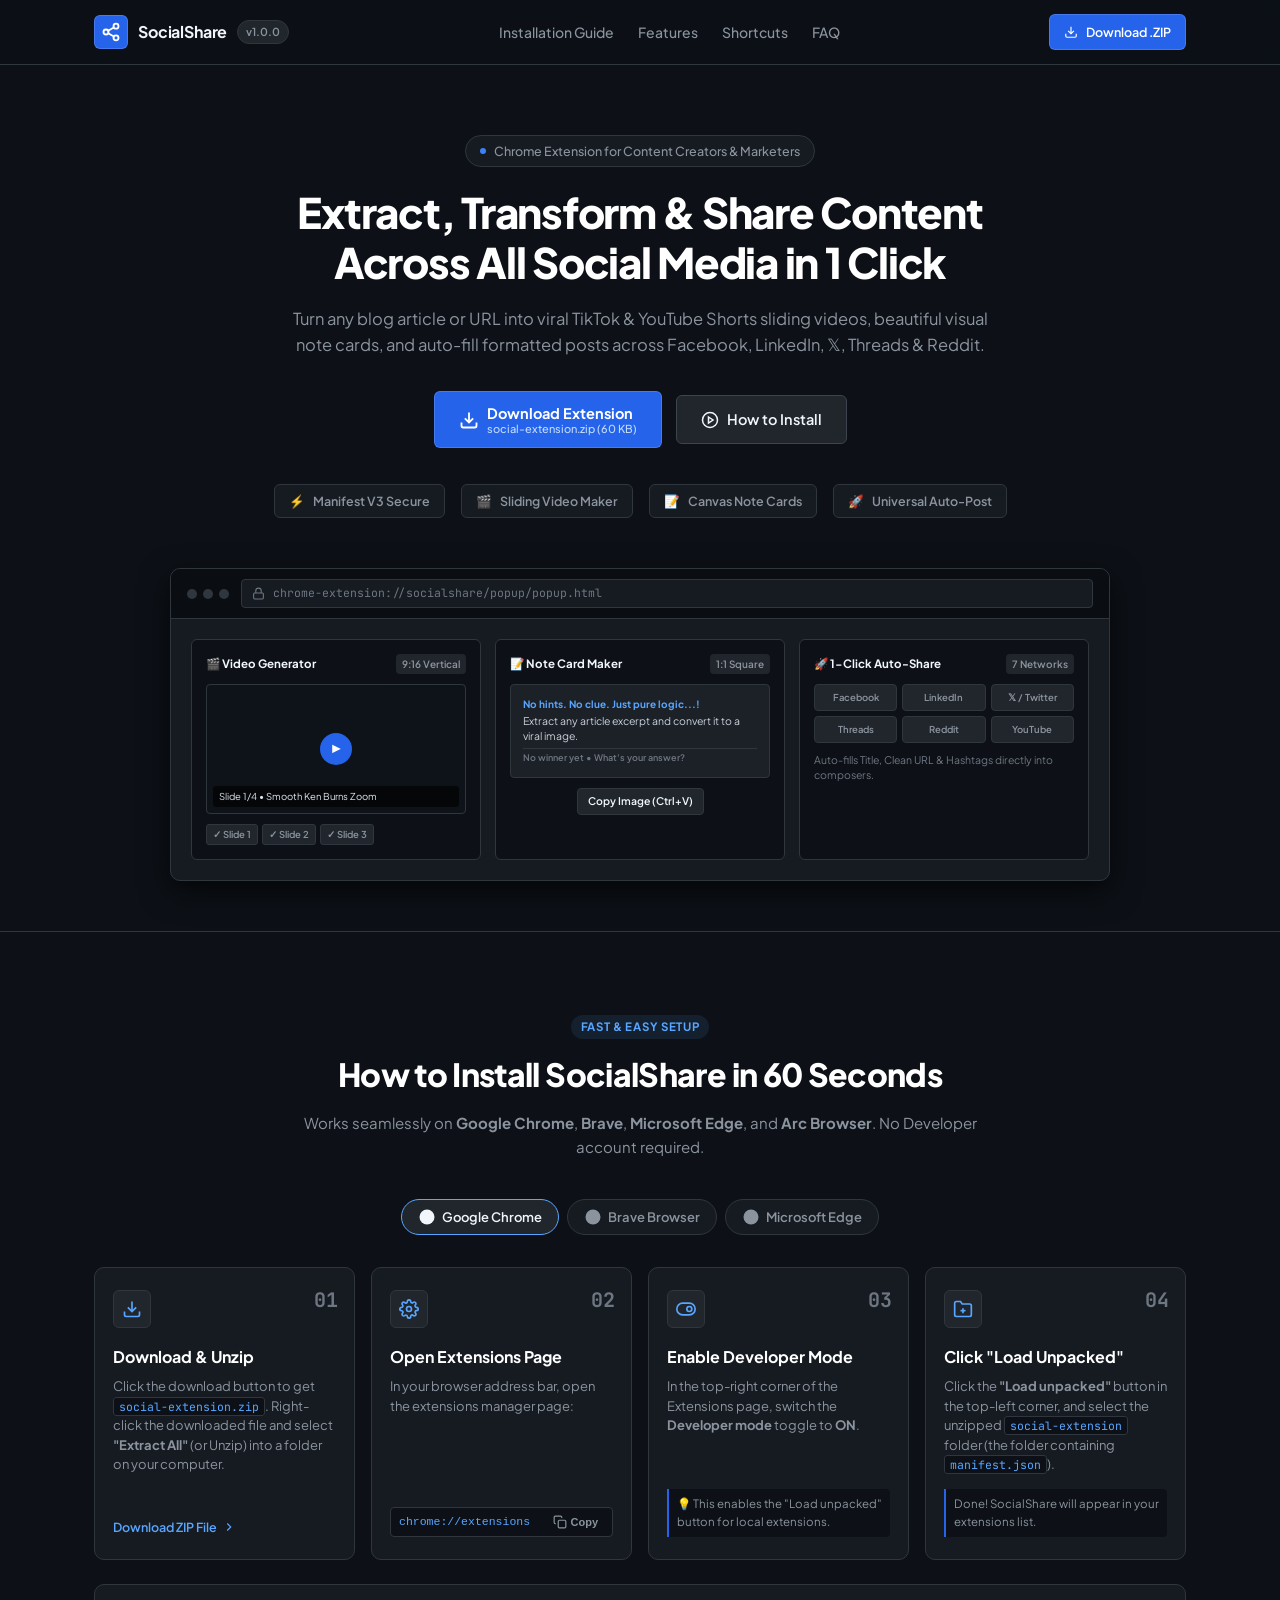
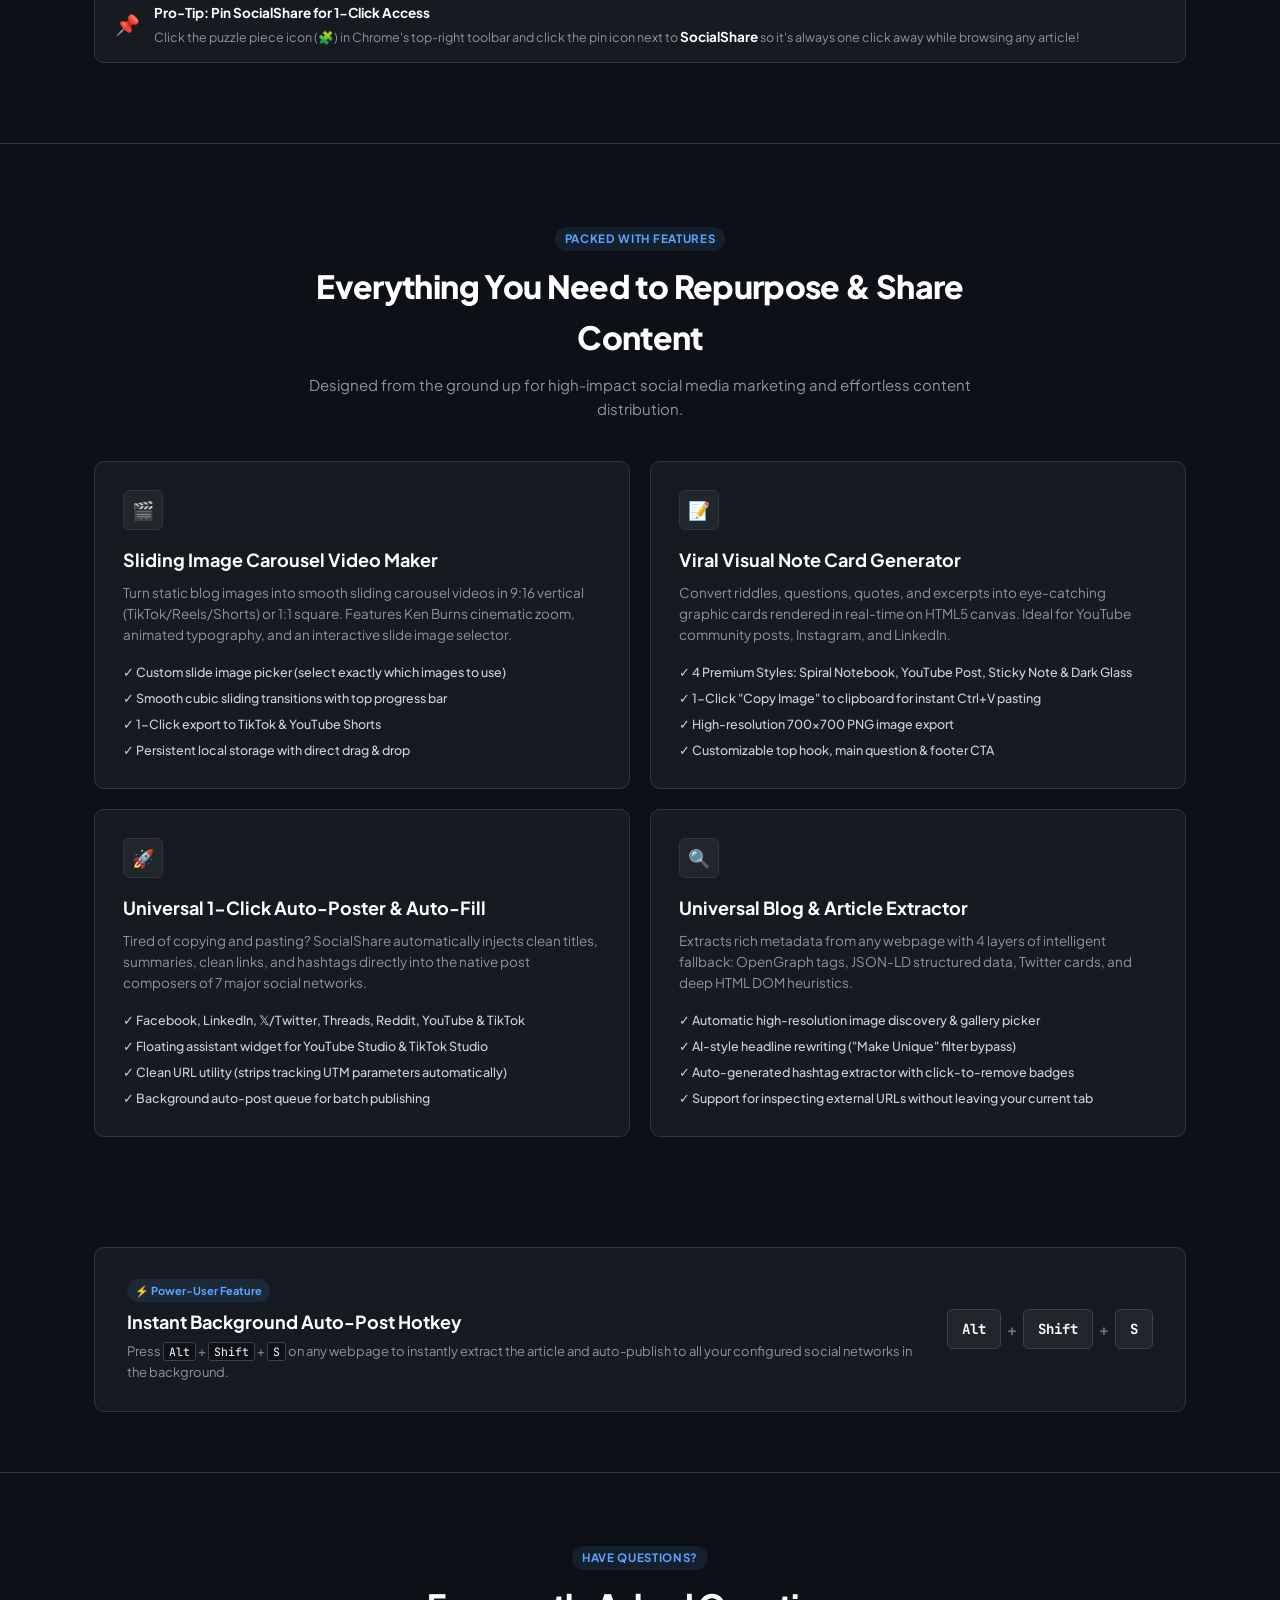
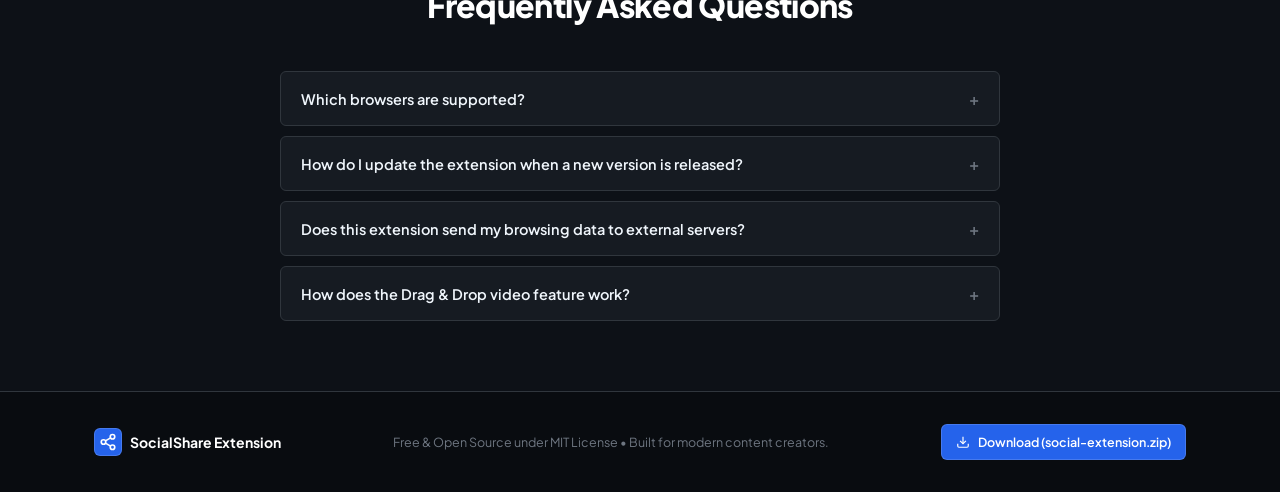
==== index.html @ d5b85e5f "feat: add landing page with documentation and styles for social extension" ====
<!DOCTYPE html>
<html lang="en">
<head>
  <meta charset="UTF-8" />
  <meta name="viewport" content="width=device-width, initial-scale=1.0" />
  <title>SocialShare - Chrome Extension | 1-Click Blog Extractor, Carousel Video Maker & Auto-Poster</title>
  <meta name="description" content="Download SocialShare Chrome Extension. Extract blog metadata, create viral sliding carousel videos for TikTok & Shorts, generate visual note cards, and auto-post seamlessly." />
  
  <!-- Google Fonts -->
  <link rel="preconnect" href="https://fonts.googleapis.com" />
  <link rel="preconnect" href="https://fonts.gstatic.com" crossorigin />
  <link href="https://fonts.googleapis.com/css2?family=Plus+Jakarta+Sans:wght@400;500;600;700;800&family=JetBrains+Mono:wght@400;500;600&display=swap" rel="stylesheet" />

  <!-- Main Stylesheet -->
  <link rel="stylesheet" href="index.css" />
</head>
<body>
  <!-- Header / Navigation -->
  <header class="site-header">
    <div class="container header-container">
      <a href="#hero" class="brand-logo">
        <div class="logo-icon-box">
          <svg width="20" height="20" viewBox="0 0 24 24" fill="none" stroke="currentColor" stroke-width="2.2" stroke-linecap="round" stroke-linejoin="round">
            <circle cx="18" cy="5" r="3"></circle>
            <circle cx="6" cy="12" r="3"></circle>
            <circle cx="18" cy="19" r="3"></circle>
            <line x1="8.59" y1="13.51" x2="15.42" y2="17.49"></line>
            <line x1="15.41" y1="6.51" x2="8.59" y2="10.49"></line>
          </svg>
        </div>
        <span class="brand-name">SocialShare</span>
        <span class="version-tag">v1.0.0</span>
      </a>

      <nav class="nav-links">
        <a href="#install-guide" class="nav-link">Installation Guide</a>
        <a href="#features" class="nav-link">Features</a>
        <a href="#shortcuts" class="nav-link">Shortcuts</a>
        <a href="#faq" class="nav-link">FAQ</a>
      </nav>

      <div class="header-actions">
        <a href="social-extension.zip" download="social-extension.zip" id="nav-download-btn" class="btn btn-primary btn-sm">
          <svg width="14" height="14" viewBox="0 0 24 24" fill="none" stroke="currentColor" stroke-width="2">
            <path d="M21 15v4a2 2 0 0 1-2 2H5a2 2 0 0 1-2-2v-4"></path>
            <polyline points="7 10 12 15 17 10"></polyline>
            <line x1="12" y1="15" x2="12" y2="3"></line>
          </svg>
          <span>Download .ZIP</span>
        </a>
      </div>
    </div>
  </header>

  <!-- Hero Section -->
  <section id="hero" class="hero-section">
    <div class="container hero-container">
      <div class="hero-badge">
        <span class="pulse-dot"></span>
        <span>Chrome Extension for Content Creators & Marketers</span>
      </div>

      <h1 class="hero-title">
        Extract, Transform & Share Content <br />
        Across All Social Media in 1 Click
      </h1>

      <p class="hero-subtitle">
        Turn any blog article or URL into viral TikTok & YouTube Shorts sliding videos, beautiful visual note cards, and auto-fill formatted posts across Facebook, LinkedIn, 𝕏, Threads & Reddit.
      </p>

      <!-- Primary Action Buttons -->
      <div class="hero-cta-group">
        <a href="social-extension.zip" download="social-extension.zip" id="hero-download-btn" class="btn btn-primary btn-lg glow-button">
          <svg width="20" height="20" viewBox="0 0 24 24" fill="none" stroke="currentColor" stroke-width="2.2">
            <path d="M21 15v4a2 2 0 0 1-2 2H5a2 2 0 0 1-2-2v-4"></path>
            <polyline points="7 10 12 15 17 10"></polyline>
            <line x1="12" y1="15" x2="12" y2="3"></line>
          </svg>
          <div class="btn-text-block">
            <span class="btn-main-text">Download Extension</span>
            <span class="btn-sub-text">social-extension.zip (60 KB)</span>
          </div>
        </a>

        <a href="#install-guide" class="btn btn-secondary btn-lg">
          <svg width="18" height="18" viewBox="0 0 24 24" fill="none" stroke="currentColor" stroke-width="2">
            <circle cx="12" cy="12" r="10"></circle>
            <polygon points="10 8 16 12 10 16 10 8"></polygon>
          </svg>
          <span>How to Install</span>
        </a>
      </div>

      <!-- Quick Highlights Bar -->
      <div class="hero-stats-row">
        <div class="stat-item">
          <span class="stat-icon">⚡</span>
          <span class="stat-text">Manifest V3 Secure</span>
        </div>
        <div class="stat-item">
          <span class="stat-icon">🎬</span>
          <span class="stat-text">Sliding Video Maker</span>
        </div>
        <div class="stat-item">
          <span class="stat-icon">📝</span>
          <span class="stat-text">Canvas Note Cards</span>
        </div>
        <div class="stat-item">
          <span class="stat-icon">🚀</span>
          <span class="stat-text">Universal Auto-Post</span>
        </div>
      </div>

      <!-- Extension Mockup Preview -->
      <div class="hero-preview-mockup">
        <div class="mockup-window-bar">
          <div class="window-dots">
            <span class="dot dot-red"></span>
            <span class="dot dot-yellow"></span>
            <span class="dot dot-green"></span>
          </div>
          <div class="mockup-url-bar">
            <svg width="13" height="13" viewBox="0 0 24 24" fill="none" stroke="currentColor" stroke-width="2">
              <rect x="3" y="11" width="18" height="11" rx="2" ry="2"></rect>
              <path d="M7 11V7a5 5 0 0 1 10 0v4"></path>
            </svg>
            <span>chrome-extension://socialshare/popup/popup.html</span>
          </div>
        </div>
        
        <div class="mockup-content-grid">
          <!-- Left Mini Card: Video Generator -->
          <div class="mockup-feature-card">
            <div class="mockup-card-header">
              <span class="badge-label">🎬 Video Generator</span>
              <span class="ratio-badge">9:16 Vertical</span>
            </div>
            <div class="mockup-video-preview">
              <div class="mockup-play-icon">▶</div>
              <div class="mockup-video-caption">
                <span>Slide 1/4 • Smooth Ken Burns Zoom</span>
              </div>
            </div>
            <div class="mockup-chips">
              <span class="mockup-chip">✓ Slide 1</span>
              <span class="mockup-chip">✓ Slide 2</span>
              <span class="mockup-chip">✓ Slide 3</span>
            </div>
          </div>

          <!-- Middle Mini Card: Visual Note Card -->
          <div class="mockup-feature-card">
            <div class="mockup-card-header">
              <span class="badge-label">📝 Note Card Maker</span>
              <span class="ratio-badge">1:1 Square</span>
            </div>
            <div class="mockup-note-card">
              <p class="note-hook">No hints. No clue. Just pure logic...!</p>
              <p class="note-body">Extract any article excerpt and convert it to a viral image.</p>
              <p class="note-footer">No winner yet • What's your answer?</p>
            </div>
            <div class="mockup-actions">
              <span class="mockup-btn">Copy Image (Ctrl+V)</span>
            </div>
          </div>

          <!-- Right Mini Card: 1-Click Auto Post -->
          <div class="mockup-feature-card">
            <div class="mockup-card-header">
              <span class="badge-label">🚀 1-Click Auto-Share</span>
              <span class="ratio-badge">7 Networks</span>
            </div>
            <div class="mockup-social-grid">
              <div class="mockup-social-btn">Facebook</div>
              <div class="mockup-social-btn">LinkedIn</div>
              <div class="mockup-social-btn">𝕏 / Twitter</div>
              <div class="mockup-social-btn">Threads</div>
              <div class="mockup-social-btn">Reddit</div>
              <div class="mockup-social-btn">YouTube</div>
            </div>
            <p class="mockup-auto-text">Auto-fills Title, Clean URL & Hashtags directly into composers.</p>
          </div>
        </div>
      </div>
    </div>
  </section>

  <!-- Step-by-Step Installation Guide -->
  <section id="install-guide" class="guide-section">
    <div class="container">
      <div class="section-header">
        <span class="section-badge">Fast & Easy Setup</span>
        <h2 class="section-title">How to Install SocialShare in 60 Seconds</h2>
        <p class="section-desc">
          Works seamlessly on <strong>Google Chrome</strong>, <strong>Brave</strong>, <strong>Microsoft Edge</strong>, and <strong>Arc Browser</strong>. No Developer account required.
        </p>
      </div>

      <!-- Browser Selector Tabs -->
      <div class="browser-tabs">
        <button class="browser-tab active" data-browser="chrome">
          <svg width="18" height="18" viewBox="0 0 24 24" fill="currentColor"><circle cx="12" cy="12" r="10"/></svg>
          Google Chrome
        </button>
        <button class="browser-tab" data-browser="brave">
          <svg width="18" height="18" viewBox="0 0 24 24" fill="currentColor"><circle cx="12" cy="12" r="10"/></svg>
          Brave Browser
        </button>
        <button class="browser-tab" data-browser="edge">
          <svg width="18" height="18" viewBox="0 0 24 24" fill="currentColor"><circle cx="12" cy="12" r="10"/></svg>
          Microsoft Edge
        </button>
      </div>

      <!-- Steps Grid -->
      <div class="steps-grid">
        <!-- Step 1 -->
        <div class="step-card">
          <div class="step-number">01</div>
          <div class="step-icon-circle">
            <svg width="20" height="20" viewBox="0 0 24 24" fill="none" stroke="currentColor" stroke-width="2">
              <path d="M21 15v4a2 2 0 0 1-2 2H5a2 2 0 0 1-2-2v-4"></path>
              <polyline points="7 10 12 15 17 10"></polyline>
              <line x1="12" y1="15" x2="12" y2="3"></line>
            </svg>
          </div>
          <h3 class="step-title">Download & Unzip</h3>
          <p class="step-text">
            Click the download button to get <code>social-extension.zip</code>. Right-click the downloaded file and select <strong>"Extract All"</strong> (or Unzip) into a folder on your computer.
          </p>
          <a href="social-extension.zip" download="social-extension.zip" class="step-action-link">
            <span>Download ZIP File</span>
            <svg width="14" height="14" viewBox="0 0 24 24" fill="none" stroke="currentColor" stroke-width="2"><polyline points="9 18 15 12 9 6"></polyline></svg>
          </a>
        </div>

        <!-- Step 2 -->
        <div class="step-card">
          <div class="step-number">02</div>
          <div class="step-icon-circle">
            <svg width="20" height="20" viewBox="0 0 24 24" fill="none" stroke="currentColor" stroke-width="2">
              <circle cx="12" cy="12" r="3"></circle>
              <path d="M19.4 15a1.65 1.65 0 0 0 .33 1.82l.06.06a2 2 0 0 1 0 2.83 2 2 0 0 1-2.83 0l-.06-.06a1.65 1.65 0 0 0-1.82-.33 1.65 1.65 0 0 0-1 1.51V21a2 2 0 0 1-2 2 2 2 0 0 1-2-2v-.09A1.65 1.65 0 0 0 9 19.4a1.65 1.65 0 0 0-1.82.33l-.06.06a2 2 0 0 1-2.83 0 2 2 0 0 1 0-2.83l.06-.06a1.65 1.65 0 0 0 .33-1.82 1.65 1.65 0 0 0-1.51-1H3a2 2 0 0 1-2-2 2 2 0 0 1 2-2h.09A1.65 1.65 0 0 0 4.6 9a1.65 1.65 0 0 0-.33-1.82l-.06-.06a2 2 0 0 1 0-2.83 2 2 0 0 1 2.83 0l.06.06a1.65 1.65 0 0 0 1.82.33H9a1.65 1.65 0 0 0 1-1.51V3a2 2 0 0 1 2-2 2 2 0 0 1 2 2v.09a1.65 1.65 0 0 0 1 1.51 1.65 1.65 0 0 0 1.82-.33l.06-.06a2 2 0 0 1 2.83 0 2 2 0 0 1 0 2.83l-.06.06a1.65 1.65 0 0 0-.33 1.82V9a1.65 1.65 0 0 0 1.51 1H21a2 2 0 0 1 2 2 2 2 0 0 1-2 2h-.09a1.65 1.65 0 0 0-1.51 1z"></path>
            </svg>
          </div>
          <h3 class="step-title">Open Extensions Page</h3>
          <p class="step-text">
            In your browser address bar, open the extensions manager page:
          </p>
          <div class="code-copy-box">
            <code id="ext-url-code">chrome://extensions</code>
            <button id="copy-ext-url-btn" class="copy-mini-btn" title="Copy to clipboard">
              <svg width="14" height="14" viewBox="0 0 24 24" fill="none" stroke="currentColor" stroke-width="2">
                <rect x="9" y="9" width="13" height="13" rx="2" ry="2"></rect>
                <path d="M5 15H4a2 2 0 0 1-2-2V4a2 2 0 0 1 2-2h9a2 2 0 0 1 2 2v1"></path>
              </svg>
              <span>Copy</span>
            </button>
          </div>
        </div>

        <!-- Step 3 -->
        <div class="step-card">
          <div class="step-number">03</div>
          <div class="step-icon-circle">
            <svg width="20" height="20" viewBox="0 0 24 24" fill="none" stroke="currentColor" stroke-width="2">
              <rect x="1" y="5" width="22" height="14" rx="7" ry="7"></rect>
              <circle cx="16" cy="12" r="3"></circle>
            </svg>
          </div>
          <h3 class="step-title">Enable Developer Mode</h3>
          <p class="step-text">
            In the top-right corner of the Extensions page, switch the <strong>Developer mode</strong> toggle to <strong>ON</strong>.
          </p>
          <div class="step-tip">
            💡 This enables the "Load unpacked" button for local extensions.
          </div>
        </div>

        <!-- Step 4 -->
        <div class="step-card">
          <div class="step-number">04</div>
          <div class="step-icon-circle">
            <svg width="20" height="20" viewBox="0 0 24 24" fill="none" stroke="currentColor" stroke-width="2">
              <path d="M22 19a2 2 0 0 1-2 2H4a2 2 0 0 1-2-2V5a2 2 0 0 1 2-2h5l2 3h9a2 2 0 0 1 2 2z"></path>
              <line x1="12" y1="11" x2="12" y2="17"></line>
              <line x1="9" y1="14" x2="15" y2="14"></line>
            </svg>
          </div>
          <h3 class="step-title">Click "Load Unpacked"</h3>
          <p class="step-text">
            Click the <strong>"Load unpacked"</strong> button in the top-left corner, and select the unzipped <code>social-extension</code> folder (the folder containing <code>manifest.json</code>).
          </p>
          <div class="step-tip">
            Done! SocialShare will appear in your extensions list.
          </div>
        </div>
      </div>

      <!-- Pin Extension Pro-Tip Banner -->
      <div class="pro-tip-banner">
        <div class="banner-icon">📌</div>
        <div class="banner-text">
          <strong>Pro-Tip: Pin SocialShare for 1-Click Access</strong>
          <p>Click the puzzle piece icon (🧩) in Chrome's top-right toolbar and click the pin icon next to <strong>SocialShare</strong> so it's always one click away while browsing any article!</p>
        </div>
      </div>
    </div>
  </section>

  <!-- Key Features Deep Dive -->
  <section id="features" class="features-section">
    <div class="container">
      <div class="section-header">
        <span class="section-badge">Packed with Features</span>
        <h2 class="section-title">Everything You Need to Repurpose & Share Content</h2>
        <p class="section-desc">Designed from the ground up for high-impact social media marketing and effortless content distribution.</p>
      </div>

      <div class="features-grid">
        <!-- Feature 1 -->
        <div class="feature-card">
          <div class="feature-icon-box">🎬</div>
          <h3 class="feature-title">Sliding Image Carousel Video Maker</h3>
          <p class="feature-description">
            Turn static blog images into smooth sliding carousel videos in 9:16 vertical (TikTok/Reels/Shorts) or 1:1 square. Features Ken Burns cinematic zoom, animated typography, and an interactive slide image selector.
          </p>
          <ul class="feature-list">
            <li>✓ Custom slide image picker (select exactly which images to use)</li>
            <li>✓ Smooth cubic sliding transitions with top progress bar</li>
            <li>✓ 1-Click export to TikTok & YouTube Shorts</li>
            <li>✓ Persistent local storage with direct drag & drop</li>
          </ul>
        </div>

        <!-- Feature 2 -->
        <div class="feature-card">
          <div class="feature-icon-box">📝</div>
          <h3 class="feature-title">Viral Visual Note Card Generator</h3>
          <p class="feature-description">
            Convert riddles, questions, quotes, and excerpts into eye-catching graphic cards rendered in real-time on HTML5 canvas. Ideal for YouTube community posts, Instagram, and LinkedIn.
          </p>
          <ul class="feature-list">
            <li>✓ 4 Premium Styles: Spiral Notebook, YouTube Post, Sticky Note & Dark Glass</li>
            <li>✓ 1-Click "Copy Image" to clipboard for instant Ctrl+V pasting</li>
            <li>✓ High-resolution 700x700 PNG image export</li>
            <li>✓ Customizable top hook, main question & footer CTA</li>
          </ul>
        </div>

        <!-- Feature 3 -->
        <div class="feature-card">
          <div class="feature-icon-box">🚀</div>
          <h3 class="feature-title">Universal 1-Click Auto-Poster & Auto-Fill</h3>
          <p class="feature-description">
            Tired of copying and pasting? SocialShare automatically injects clean titles, summaries, clean links, and hashtags directly into the native post composers of 7 major social networks.
          </p>
          <ul class="feature-list">
            <li>✓ Facebook, LinkedIn, 𝕏/Twitter, Threads, Reddit, YouTube & TikTok</li>
            <li>✓ Floating assistant widget for YouTube Studio & TikTok Studio</li>
            <li>✓ Clean URL utility (strips tracking UTM parameters automatically)</li>
            <li>✓ Background auto-post queue for batch publishing</li>
          </ul>
        </div>

        <!-- Feature 4 -->
        <div class="feature-card">
          <div class="feature-icon-box">🔍</div>
          <h3 class="feature-title">Universal Blog & Article Extractor</h3>
          <p class="feature-description">
            Extracts rich metadata from any webpage with 4 layers of intelligent fallback: OpenGraph tags, JSON-LD structured data, Twitter cards, and deep HTML DOM heuristics.
          </p>
          <ul class="feature-list">
            <li>✓ Automatic high-resolution image discovery & gallery picker</li>
            <li>✓ AI-style headline rewriting ("Make Unique" filter bypass)</li>
            <li>✓ Auto-generated hashtag extractor with click-to-remove badges</li>
            <li>✓ Support for inspecting external URLs without leaving your current tab</li>
          </ul>
        </div>
      </div>
    </div>
  </section>

  <!-- Keyboard Shortcuts Section -->
  <section id="shortcuts" class="shortcuts-section">
    <div class="container">
      <div class="shortcut-box">
        <div class="shortcut-info">
          <span class="shortcut-tag">⚡ Power-User Feature</span>
          <h3 class="shortcut-title">Instant Background Auto-Post Hotkey</h3>
          <p class="shortcut-desc">
            Press <kbd>Alt</kbd> + <kbd>Shift</kbd> + <kbd>S</kbd> on any webpage to instantly extract the article and auto-publish to all your configured social networks in the background.
          </p>
        </div>
        <div class="shortcut-keys">
          <div class="key-cap">Alt</div>
          <span class="key-plus">+</span>
          <div class="key-cap">Shift</div>
          <span class="key-plus">+</span>
          <div class="key-cap">S</div>
        </div>
      </div>
    </div>
  </section>

  <!-- FAQ Section -->
  <section id="faq" class="faq-section">
    <div class="container">
      <div class="section-header">
        <span class="section-badge">Have Questions?</span>
        <h2 class="section-title">Frequently Asked Questions</h2>
      </div>

      <div class="faq-accordion">
        <div class="faq-item">
          <button class="faq-question">
            <span>Which browsers are supported?</span>
            <span class="faq-icon">+</span>
          </button>
          <div class="faq-answer">
            <p>SocialShare is built on Manifest V3 and is 100% compatible with all Chromium-based browsers including Google Chrome, Brave Browser, Microsoft Edge, Opera, Arc, and Vivaldi.</p>
          </div>
        </div>

        <div class="faq-item">
          <button class="faq-question">
            <span>How do I update the extension when a new version is released?</span>
            <span class="faq-icon">+</span>
          </button>
          <div class="faq-answer">
            <p>Download the new <code>social-extension.zip</code> file, extract the files over your existing folder, and click the <strong>Refresh / Reload icon (🔄)</strong> on the extension card in <code>chrome://extensions</code>.</p>
          </div>
        </div>

        <div class="faq-item">
          <button class="faq-question">
            <span>Does this extension send my browsing data to external servers?</span>
            <span class="faq-icon">+</span>
          </button>
          <div class="faq-answer">
            <p>No. SocialShare runs completely locally on your computer. All metadata extraction, canvas note card rendering, video rendering, and IndexedDB caching happen client-side in your browser.</p>
          </div>
        </div>

        <div class="faq-item">
          <button class="faq-question">
            <span>How does the Drag & Drop video feature work?</span>
            <span class="faq-icon">+</span>
          </button>
          <div class="faq-answer">
            <p>When a carousel video is generated, clicking <strong>Download Video</strong> or dragging the video card saves the self-contained <code>.webm</code> file to your computer. You can then drop it straight into TikTok Studio or YouTube Studio without any browser file errors.</p>
          </div>
        </div>
      </div>
    </div>
  </section>

  <!-- Footer CTA Bar -->
  <footer class="site-footer">
    <div class="container footer-container">
      <div class="footer-brand">
        <div class="logo-icon-box sm">
          <svg width="18" height="18" viewBox="0 0 24 24" fill="none" stroke="currentColor" stroke-width="2.2">
            <circle cx="18" cy="5" r="3"></circle>
            <circle cx="6" cy="12" r="3"></circle>
            <circle cx="18" cy="19" r="3"></circle>
            <line x1="8.59" y1="13.51" x2="15.42" y2="17.49"></line>
            <line x1="15.41" y1="6.51" x2="8.59" y2="10.49"></line>
          </svg>
        </div>
        <span class="footer-brand-name">SocialShare Extension</span>
      </div>

      <p class="footer-copy">
        Free & Open Source under MIT License • Built for modern content creators.
      </p>

      <div class="footer-actions">
        <a href="social-extension.zip" download="social-extension.zip" class="btn btn-primary btn-sm">
          <svg width="14" height="14" viewBox="0 0 24 24" fill="none" stroke="currentColor" stroke-width="2">
            <path d="M21 15v4a2 2 0 0 1-2 2H5a2 2 0 0 1-2-2v-4"></path>
            <polyline points="7 10 12 15 17 10"></polyline>
            <line x1="12" y1="15" x2="12" y2="3"></line>
          </svg>
          <span>Download (social-extension.zip)</span>
        </a>
      </div>
    </div>
  </footer>

  <!-- Toast Notification Container -->
  <div id="toast" class="toast hidden">
    <span id="toast-message">Copied to clipboard!</span>
  </div>

  <!-- Main JavaScript File -->
  <script src="index.js"></script>
</body>
</html>
---- index.css ----
/* =========================================================
   SocialShare - Presentation & Installation Stylesheet
   Clean Developer / Linear / GitHub Dark Aesthetic
   (No generic AI gradients, clean solid contrasts & crisp typography)
   ========================================================= */

:root {
  --bg-base: #0D1117;
  --bg-surface: #161B22;
  --bg-surface-elevated: #21262D;
  --bg-surface-hover: #292E36;
  --border-subtle: #30363D;
  --border-medium: #3D444D;
  --border-focus: #58A6FF;
  
  --primary: #2563EB;
  --primary-hover: #1D4ED8;
  --primary-subtle: rgba(37, 99, 235, 0.12);
  --primary-border: rgba(59, 130, 246, 0.4);

  --text-primary: #F0F6FC;
  --text-secondary: #8B949E;
  --text-muted: #6E7681;

  --radius-sm: 6px;
  --radius-md: 10px;
  --radius-lg: 14px;
  --radius-full: 9999px;

  --shadow-sm: 0 1px 3px rgba(0, 0, 0, 0.4);
  --shadow-md: 0 4px 14px rgba(0, 0, 0, 0.5);
  --shadow-lg: 0 10px 30px rgba(0, 0, 0, 0.7);

  --font-main: 'Plus Jakarta Sans', -apple-system, BlinkMacSystemFont, 'Segoe UI', Roboto, sans-serif;
  --font-mono: 'JetBrains Mono', 'SF Mono', Consolas, monospace;
}

*, *::before, *::after {
  box-sizing: border-box;
  margin: 0;
  padding: 0;
}

html {
  scroll-behavior: smooth;
}

body {
  font-family: var(--font-main);
  background-color: var(--bg-base);
  color: var(--text-primary);
  line-height: 1.6;
  overflow-x: hidden;
  position: relative;
  min-height: 100vh;
}

/* Container */
.container {
  width: 100%;
  max-width: 1140px;
  margin: 0 auto;
  padding: 0 24px;
  position: relative;
  z-index: 1;
}

/* Header & Nav */
.site-header {
  position: sticky;
  top: 0;
  z-index: 100;
  background: rgba(13, 17, 23, 0.92);
  backdrop-filter: blur(12px);
  -webkit-backdrop-filter: blur(12px);
  border-bottom: 1px solid var(--border-subtle);
  padding: 14px 0;
}

.header-container {
  display: flex;
  align-items: center;
  justify-content: space-between;
}

.brand-logo {
  display: flex;
  align-items: center;
  gap: 10px;
  text-decoration: none;
  color: var(--text-primary);
}

.logo-icon-box {
  width: 34px;
  height: 34px;
  background: var(--primary);
  border-radius: var(--radius-sm);
  display: flex;
  align-items: center;
  justify-content: center;
  color: #fff;
  border: 1px solid rgba(255, 255, 255, 0.15);
}

.logo-icon-box.sm {
  width: 28px;
  height: 28px;
}

.brand-name {
  font-size: 16px;
  font-weight: 700;
  letter-spacing: -0.01em;
  color: var(--text-primary);
}

.version-tag {
  font-size: 11px;
  font-weight: 600;
  background: var(--bg-surface-elevated);
  color: var(--text-secondary);
  border: 1px solid var(--border-subtle);
  padding: 2px 8px;
  border-radius: var(--radius-full);
}

.nav-links {
  display: flex;
  align-items: center;
  gap: 24px;
}

.nav-link {
  color: var(--text-secondary);
  text-decoration: none;
  font-size: 14px;
  font-weight: 500;
  transition: color 0.15s ease;
}

.nav-link:hover {
  color: var(--text-primary);
}

/* Buttons */
.btn {
  display: inline-flex;
  align-items: center;
  justify-content: center;
  gap: 8px;
  padding: 9px 18px;
  border-radius: var(--radius-sm);
  font-family: var(--font-main);
  font-size: 13.5px;
  font-weight: 600;
  text-decoration: none;
  cursor: pointer;
  transition: all 0.18s ease;
  border: 1px solid transparent;
}

.btn-sm {
  padding: 7px 14px;
  font-size: 12.5px;
}

.btn-lg {
  padding: 12px 24px;
  font-size: 14.5px;
}

.btn-primary {
  background: var(--primary);
  color: #ffffff;
  border-color: rgba(255, 255, 255, 0.15);
}

.btn-primary:hover {
  background: var(--primary-hover);
  transform: translateY(-1px);
}

.btn-secondary {
  background: var(--bg-surface-elevated);
  color: var(--text-primary);
  border-color: var(--border-medium);
}

.btn-secondary:hover {
  background: var(--bg-surface-hover);
  border-color: var(--text-secondary);
  transform: translateY(-1px);
}

.btn-text-block {
  display: flex;
  flex-direction: column;
  align-items: flex-start;
  line-height: 1.25;
}

.btn-main-text {
  font-size: 14.5px;
  font-weight: 700;
}

.btn-sub-text {
  font-size: 11px;
  color: #BFDBFE;
  font-weight: 500;
}

/* Hero Section */
.hero-section {
  padding: 70px 0 50px 0;
  text-align: center;
}

.hero-badge {
  display: inline-flex;
  align-items: center;
  gap: 8px;
  background: var(--bg-surface);
  border: 1px solid var(--border-subtle);
  padding: 5px 14px;
  border-radius: var(--radius-full);
  font-size: 12.5px;
  font-weight: 500;
  color: var(--text-secondary);
  margin-bottom: 20px;
}

.pulse-dot {
  width: 6px;
  height: 6px;
  background: #3B82F6;
  border-radius: 50%;
}

.hero-title {
  font-size: 42px;
  font-weight: 800;
  line-height: 1.2;
  letter-spacing: -0.03em;
  color: #FFFFFF;
  margin-bottom: 18px;
}

.hero-subtitle {
  font-size: 16.5px;
  color: var(--text-secondary);
  max-width: 720px;
  margin: 0 auto 32px auto;
  line-height: 1.6;
}

.hero-cta-group {
  display: flex;
  align-items: center;
  justify-content: center;
  gap: 14px;
  margin-bottom: 36px;
}

.hero-stats-row {
  display: flex;
  align-items: center;
  justify-content: center;
  gap: 16px;
  flex-wrap: wrap;
  margin-bottom: 50px;
}

.stat-item {
  display: flex;
  align-items: center;
  gap: 8px;
  background: var(--bg-surface);
  border: 1px solid var(--border-subtle);
  padding: 6px 14px;
  border-radius: var(--radius-sm);
  font-size: 12.5px;
  font-weight: 600;
  color: var(--text-secondary);
}

/* Extension Mockup Preview */
.hero-preview-mockup {
  background: var(--bg-surface);
  border: 1px solid var(--border-subtle);
  border-radius: var(--radius-md);
  box-shadow: var(--shadow-lg);
  overflow: hidden;
  max-width: 940px;
  margin: 0 auto;
  text-align: left;
}

.mockup-window-bar {
  background: #0A0D12;
  padding: 10px 16px;
  display: flex;
  align-items: center;
  gap: 12px;
  border-bottom: 1px solid var(--border-subtle);
}

.window-dots {
  display: flex;
  gap: 6px;
}

.dot {
  width: 10px;
  height: 10px;
  border-radius: 50%;
  background: #30363D;
}

.mockup-url-bar {
  flex: 1;
  background: var(--bg-surface);
  border: 1px solid var(--border-subtle);
  border-radius: 4px;
  padding: 4px 10px;
  font-family: var(--font-mono);
  font-size: 11.5px;
  color: var(--text-muted);
  display: flex;
  align-items: center;
  gap: 8px;
}

.mockup-content-grid {
  display: grid;
  grid-template-columns: repeat(3, 1fr);
  gap: 14px;
  padding: 20px;
}

.mockup-feature-card {
  background: var(--bg-base);
  border: 1px solid var(--border-subtle);
  border-radius: var(--radius-sm);
  padding: 14px;
  display: flex;
  flex-direction: column;
  gap: 10px;
}

.mockup-card-header {
  display: flex;
  align-items: center;
  justify-content: space-between;
}

.badge-label {
  font-size: 11.5px;
  font-weight: 700;
  color: var(--text-primary);
}

.ratio-badge {
  font-size: 10px;
  font-weight: 600;
  background: var(--bg-surface-elevated);
  padding: 2px 6px;
  border-radius: 4px;
  color: var(--text-secondary);
}

.mockup-video-preview {
  height: 130px;
  background: #0E131A;
  border-radius: 4px;
  position: relative;
  display: flex;
  align-items: center;
  justify-content: center;
  border: 1px solid var(--border-subtle);
}

.mockup-play-icon {
  width: 32px;
  height: 32px;
  background: var(--primary);
  border-radius: 50%;
  display: flex;
  align-items: center;
  justify-content: center;
  color: #fff;
  font-size: 11px;
}

.mockup-video-caption {
  position: absolute;
  bottom: 6px;
  left: 6px;
  right: 6px;
  background: rgba(0,0,0,0.7);
  padding: 3px 6px;
  border-radius: 3px;
  font-size: 9.5px;
  color: #E2E8F0;
}

.mockup-chips {
  display: flex;
  gap: 4px;
}

.mockup-chip {
  font-size: 9.5px;
  font-weight: 600;
  padding: 2px 6px;
  border-radius: 3px;
  background: var(--bg-surface-elevated);
  color: var(--text-secondary);
  border: 1px solid var(--border-subtle);
}

.mockup-note-card {
  background: #1C2128;
  color: #F0F6FC;
  padding: 12px;
  border-radius: 4px;
  font-size: 10.5px;
  line-height: 1.4;
  border: 1px solid var(--border-subtle);
}

.note-hook {
  font-weight: 700;
  color: #58A6FF;
  font-size: 10px;
  margin-bottom: 3px;
}

.note-body {
  font-size: 10.5px;
  color: #C9D1D9;
  margin-bottom: 5px;
}

.note-footer {
  font-size: 9px;
  font-weight: 600;
  color: var(--text-muted);
  border-top: 1px solid var(--border-subtle);
  padding-top: 3px;
}

.mockup-actions {
  display: flex;
  justify-content: center;
}

.mockup-btn {
  background: var(--bg-surface-elevated);
  border: 1px solid var(--border-subtle);
  color: var(--text-primary);
  font-size: 10.5px;
  font-weight: 600;
  padding: 4px 10px;
  border-radius: 4px;
  cursor: pointer;
}

.mockup-social-grid {
  display: grid;
  grid-template-columns: repeat(3, 1fr);
  gap: 5px;
}

.mockup-social-btn {
  font-size: 9.5px;
  font-weight: 600;
  text-align: center;
  padding: 5px 3px;
  border-radius: 4px;
  background: var(--bg-surface-elevated);
  border: 1px solid var(--border-subtle);
  color: var(--text-secondary);
}

.mockup-auto-text {
  font-size: 10.5px;
  color: var(--text-muted);
  line-height: 1.4;
}

/* Installation Guide Section */
.guide-section {
  padding: 80px 0;
  background: var(--bg-base);
  border-top: 1px solid var(--border-subtle);
  border-bottom: 1px solid var(--border-subtle);
}

.section-header {
  text-align: center;
  max-width: 680px;
  margin: 0 auto 40px auto;
}

.section-badge {
  display: inline-block;
  font-size: 11.5px;
  font-weight: 700;
  text-transform: uppercase;
  letter-spacing: 0.06em;
  color: #58A6FF;
  background: rgba(88, 166, 255, 0.1);
  padding: 3px 10px;
  border-radius: var(--radius-full);
  margin-bottom: 10px;
}

.section-title {
  font-size: 32px;
  font-weight: 800;
  letter-spacing: -0.02em;
  color: #FFFFFF;
  margin-bottom: 10px;
}

.section-desc {
  font-size: 15px;
  color: var(--text-secondary);
}

/* Browser Tabs */
.browser-tabs {
  display: flex;
  align-items: center;
  justify-content: center;
  gap: 8px;
  margin-bottom: 32px;
}

.browser-tab {
  background: var(--bg-surface);
  border: 1px solid var(--border-subtle);
  color: var(--text-secondary);
  padding: 8px 16px;
  border-radius: var(--radius-full);
  font-family: var(--font-main);
  font-size: 13px;
  font-weight: 600;
  display: flex;
  align-items: center;
  gap: 6px;
  cursor: pointer;
  transition: all 0.15s ease;
}

.browser-tab.active {
  background: var(--bg-surface-elevated);
  color: var(--text-primary);
  border-color: #58A6FF;
}

/* Steps Grid */
.steps-grid {
  display: grid;
  grid-template-columns: repeat(4, 1fr);
  gap: 16px;
  margin-bottom: 24px;
}

.step-card {
  background: var(--bg-surface);
  border: 1px solid var(--border-subtle);
  border-radius: var(--radius-md);
  padding: 22px 18px;
  position: relative;
  display: flex;
  flex-direction: column;
  transition: all 0.18s ease;
}

.step-card:hover {
  border-color: var(--border-medium);
  transform: translateY(-2px);
}

.step-number {
  position: absolute;
  top: 16px;
  right: 16px;
  font-size: 20px;
  font-weight: 700;
  color: var(--text-muted);
  font-family: var(--font-mono);
}

.step-icon-circle {
  width: 38px;
  height: 38px;
  border-radius: var(--radius-sm);
  display: flex;
  align-items: center;
  justify-content: center;
  background: var(--bg-surface-elevated);
  border: 1px solid var(--border-subtle);
  color: #58A6FF;
  margin-bottom: 16px;
}

.step-title {
  font-size: 16px;
  font-weight: 700;
  margin-bottom: 8px;
  color: #FFFFFF;
}

.step-text {
  font-size: 13px;
  color: var(--text-secondary);
  line-height: 1.5;
  margin-bottom: 14px;
  flex: 1;
}

.step-text code {
  background: var(--bg-base);
  color: #58A6FF;
  padding: 1px 5px;
  border-radius: 3px;
  font-family: var(--font-mono);
  font-size: 11.5px;
  border: 1px solid var(--border-subtle);
}

.step-action-link {
  display: inline-flex;
  align-items: center;
  gap: 5px;
  color: #58A6FF;
  font-size: 12.5px;
  font-weight: 600;
  text-decoration: none;
}

.step-action-link:hover {
  text-decoration: underline;
}

.code-copy-box {
  display: flex;
  align-items: center;
  justify-content: space-between;
  background: var(--bg-base);
  border: 1px solid var(--border-subtle);
  border-radius: 4px;
  padding: 5px 8px;
  font-family: var(--font-mono);
  font-size: 11.5px;
  color: #58A6FF;
}

.copy-mini-btn {
  background: none;
  border: none;
  color: var(--text-secondary);
  display: flex;
  align-items: center;
  gap: 4px;
  font-size: 11px;
  font-weight: 600;
  cursor: pointer;
  padding: 2px 6px;
  border-radius: 3px;
}

.copy-mini-btn:hover {
  background: var(--bg-surface-elevated);
  color: #fff;
}

.step-tip {
  background: var(--bg-base);
  border-left: 2px solid var(--primary);
  padding: 6px 8px;
  border-radius: 0 4px 4px 0;
  font-size: 11.5px;
  color: var(--text-secondary);
}

/* Pro-Tip Banner */
.pro-tip-banner {
  background: var(--bg-surface);
  border: 1px solid var(--border-subtle);
  border-radius: var(--radius-md);
  padding: 14px 20px;
  display: flex;
  align-items: center;
  gap: 14px;
}

.banner-icon {
  font-size: 20px;
}

.banner-text strong {
  color: #FFFFFF;
  font-size: 13.5px;
}

.banner-text p {
  color: var(--text-secondary);
  font-size: 12.5px;
  margin-top: 1px;
}

/* Features Grid */
.features-section {
  padding: 80px 0;
}

.features-grid {
  display: grid;
  grid-template-columns: repeat(2, 1fr);
  gap: 20px;
}

.feature-card {
  background: var(--bg-surface);
  border: 1px solid var(--border-subtle);
  border-radius: var(--radius-md);
  padding: 28px;
  display: flex;
  flex-direction: column;
  transition: all 0.18s ease;
}

.feature-card:hover {
  border-color: var(--border-medium);
  transform: translateY(-2px);
}

.feature-icon-box {
  width: 40px;
  height: 40px;
  border-radius: var(--radius-sm);
  display: flex;
  align-items: center;
  justify-content: center;
  font-size: 18px;
  background: var(--bg-surface-elevated);
  border: 1px solid var(--border-subtle);
  margin-bottom: 16px;
}

.feature-title {
  font-size: 18px;
  font-weight: 700;
  margin-bottom: 8px;
  color: #FFFFFF;
}

.feature-description {
  font-size: 13.5px;
  color: var(--text-secondary);
  line-height: 1.55;
  margin-bottom: 16px;
}

.feature-list {
  list-style: none;
  display: flex;
  flex-direction: column;
  gap: 6px;
}

.feature-list li {
  font-size: 12.5px;
  color: #C9D1D9;
  font-weight: 500;
}

/* Shortcuts Section */
.shortcuts-section {
  padding: 30px 0 60px 0;
}

.shortcut-box {
  background: var(--bg-surface);
  border: 1px solid var(--border-subtle);
  border-radius: var(--radius-md);
  padding: 28px 32px;
  display: flex;
  align-items: center;
  justify-content: space-between;
  gap: 24px;
}

.shortcut-tag {
  font-size: 11px;
  font-weight: 700;
  color: #58A6FF;
  background: rgba(88, 166, 255, 0.1);
  padding: 3px 8px;
  border-radius: var(--radius-full);
  display: inline-block;
  margin-bottom: 6px;
}

.shortcut-title {
  font-size: 18px;
  font-weight: 700;
  margin-bottom: 4px;
  color: #FFFFFF;
}

.shortcut-desc {
  font-size: 13px;
  color: var(--text-secondary);
}

.shortcut-desc kbd {
  background: var(--bg-base);
  border: 1px solid var(--border-medium);
  border-radius: 3px;
  padding: 1px 5px;
  font-family: var(--font-mono);
  font-size: 11.5px;
  color: #FFFFFF;
}

.shortcut-keys {
  display: flex;
  align-items: center;
  gap: 6px;
}

.key-cap {
  background: var(--bg-surface-elevated);
  border: 1px solid var(--border-medium);
  border-radius: 6px;
  padding: 8px 14px;
  font-family: var(--font-mono);
  font-size: 14px;
  font-weight: 700;
  color: #FFFFFF;
}

.key-plus {
  font-size: 15px;
  font-weight: 700;
  color: var(--text-muted);
}

/* FAQ Accordion */
.faq-section {
  padding: 70px 0;
  background: var(--bg-base);
  border-top: 1px solid var(--border-subtle);
}

.faq-accordion {
  max-width: 720px;
  margin: 0 auto;
  display: flex;
  flex-direction: column;
  gap: 10px;
}

.faq-item {
  background: var(--bg-surface);
  border: 1px solid var(--border-subtle);
  border-radius: var(--radius-sm);
  overflow: hidden;
  transition: all 0.15s ease;
}

.faq-item.active {
  border-color: var(--border-medium);
}

.faq-question {
  width: 100%;
  background: none;
  border: none;
  padding: 16px 20px;
  display: flex;
  align-items: center;
  justify-content: space-between;
  color: var(--text-primary);
  font-family: var(--font-main);
  font-size: 14.5px;
  font-weight: 600;
  text-align: left;
  cursor: pointer;
}

.faq-icon {
  font-size: 16px;
  color: var(--text-muted);
  transition: transform 0.2s ease;
}

.faq-item.active .faq-icon {
  transform: rotate(45deg);
  color: var(--text-primary);
}

.faq-answer {
  max-height: 0;
  overflow: hidden;
  transition: max-height 0.25s ease;
  padding: 0 20px;
}

.faq-item.active .faq-answer {
  max-height: 200px;
  padding-bottom: 16px;
}

.faq-answer p {
  font-size: 13px;
  color: var(--text-secondary);
  line-height: 1.55;
}

.faq-answer code {
  background: var(--bg-base);
  color: #58A6FF;
  padding: 1px 4px;
  border-radius: 3px;
  font-family: var(--font-mono);
  font-size: 11.5px;
  border: 1px solid var(--border-subtle);
}

/* Footer */
.site-footer {
  padding: 32px 0;
  border-top: 1px solid var(--border-subtle);
  background: #090C10;
}

.footer-container {
  display: flex;
  align-items: center;
  justify-content: space-between;
  flex-wrap: wrap;
  gap: 16px;
}

.footer-brand {
  display: flex;
  align-items: center;
  gap: 8px;
}

.footer-brand-name {
  font-size: 14px;
  font-weight: 700;
  color: #FFFFFF;
}

.footer-copy {
  font-size: 12.5px;
  color: var(--text-muted);
}

/* Toast */
.toast {
  position: fixed;
  bottom: 20px;
  left: 50%;
  transform: translateX(-50%);
  background: #21262D;
  border: 1px solid #30363D;
  color: #fff;
  padding: 7px 16px;
  border-radius: 20px;
  font-size: 12px;
  font-weight: 600;
  box-shadow: var(--shadow-md);
  z-index: 1000;
  pointer-events: none;
  animation: toastPop 0.2s ease-out;
}

@keyframes toastPop {
  0% { transform: translate(-50%, 10px); opacity: 0; }
  100% { transform: translate(-50%, 0); opacity: 1; }
}

.hidden {
  display: none !important;
}

/* Responsive Breakpoints */
@media (max-width: 992px) {
  .steps-grid {
    grid-template-columns: repeat(2, 1fr);
  }
  
  .mockup-content-grid {
    grid-template-columns: 1fr;
  }

  .features-grid {
    grid-template-columns: 1fr;
  }

  .shortcut-box {
    flex-direction: column;
    text-align: center;
  }
}

@media (max-width: 640px) {
  .hero-title {
    font-size: 30px;
  }

  .hero-subtitle {
    font-size: 14.5px;
  }

  .steps-grid {
    grid-template-columns: 1fr;
  }

  .hero-cta-group {
    flex-direction: column;
    width: 100%;
  }

  .btn-lg {
    width: 100%;
  }

  .footer-container {
    flex-direction: column;
    text-align: center;
  }
}
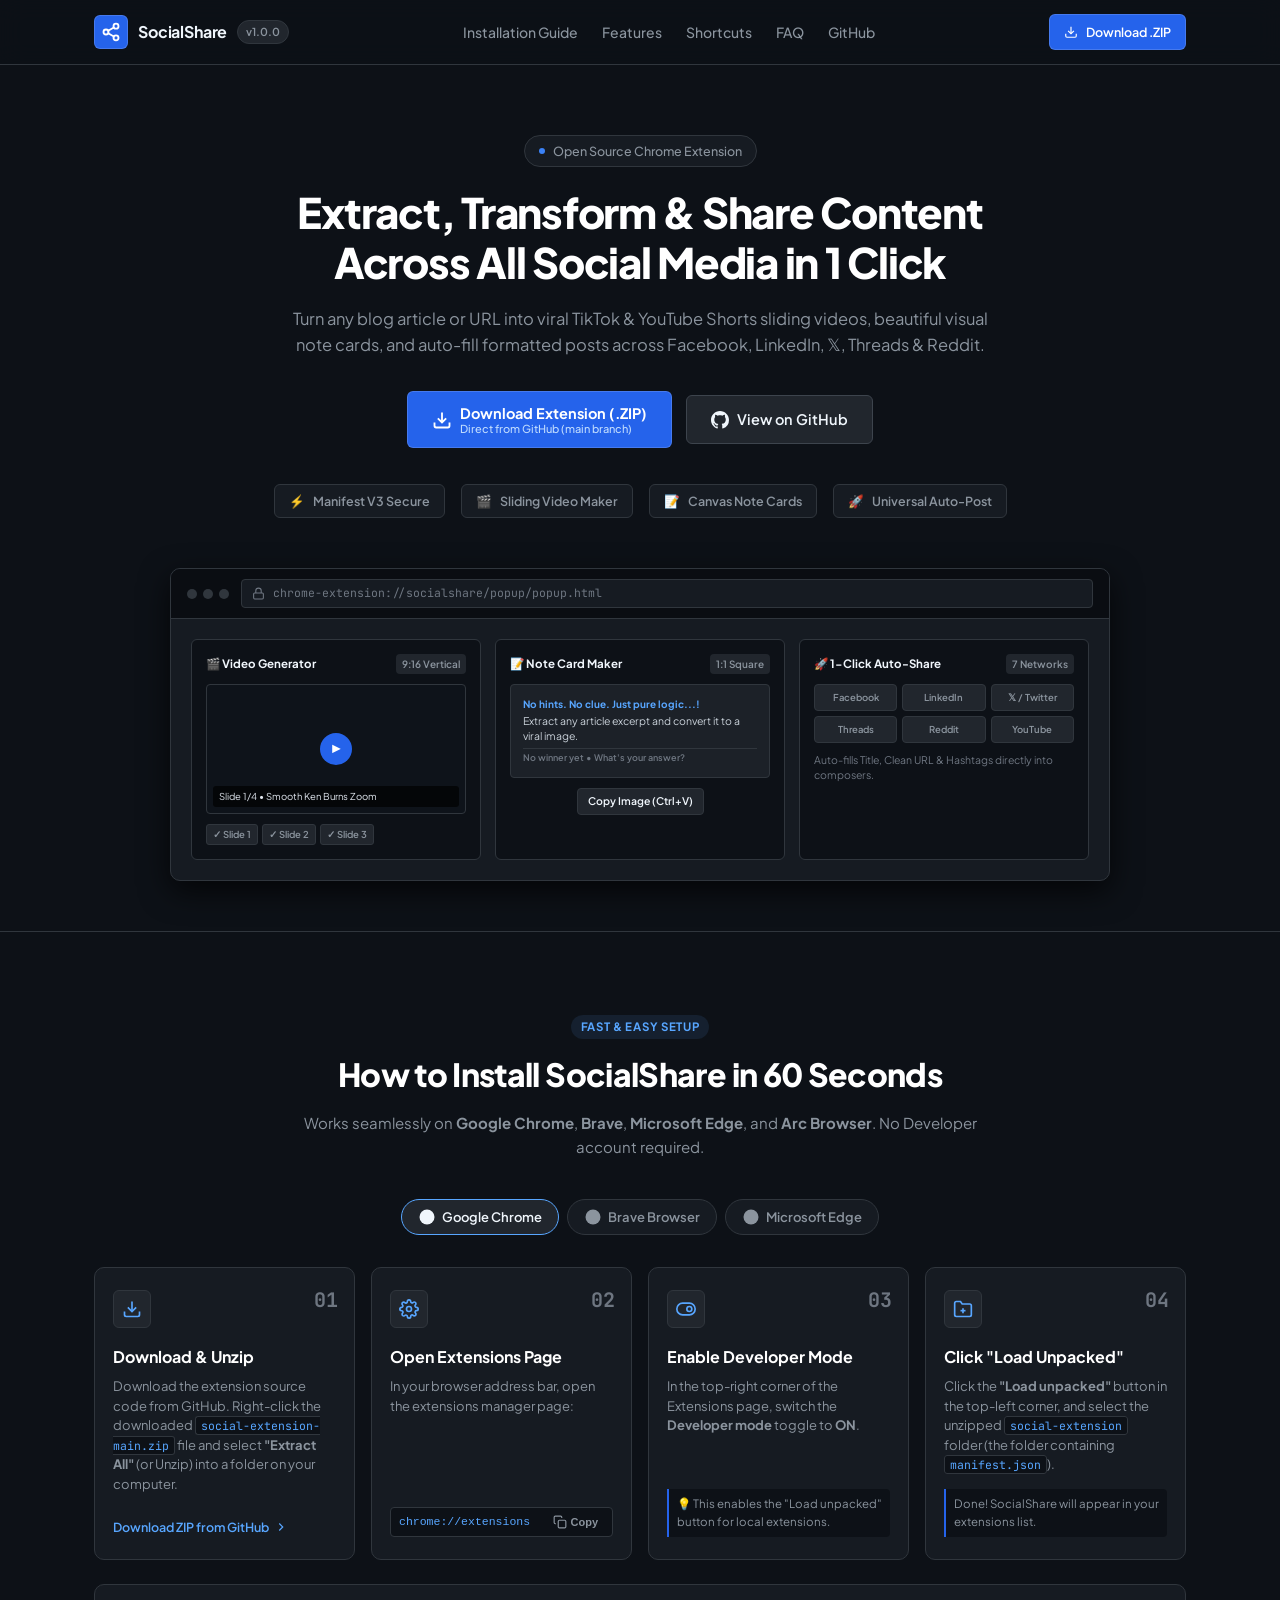
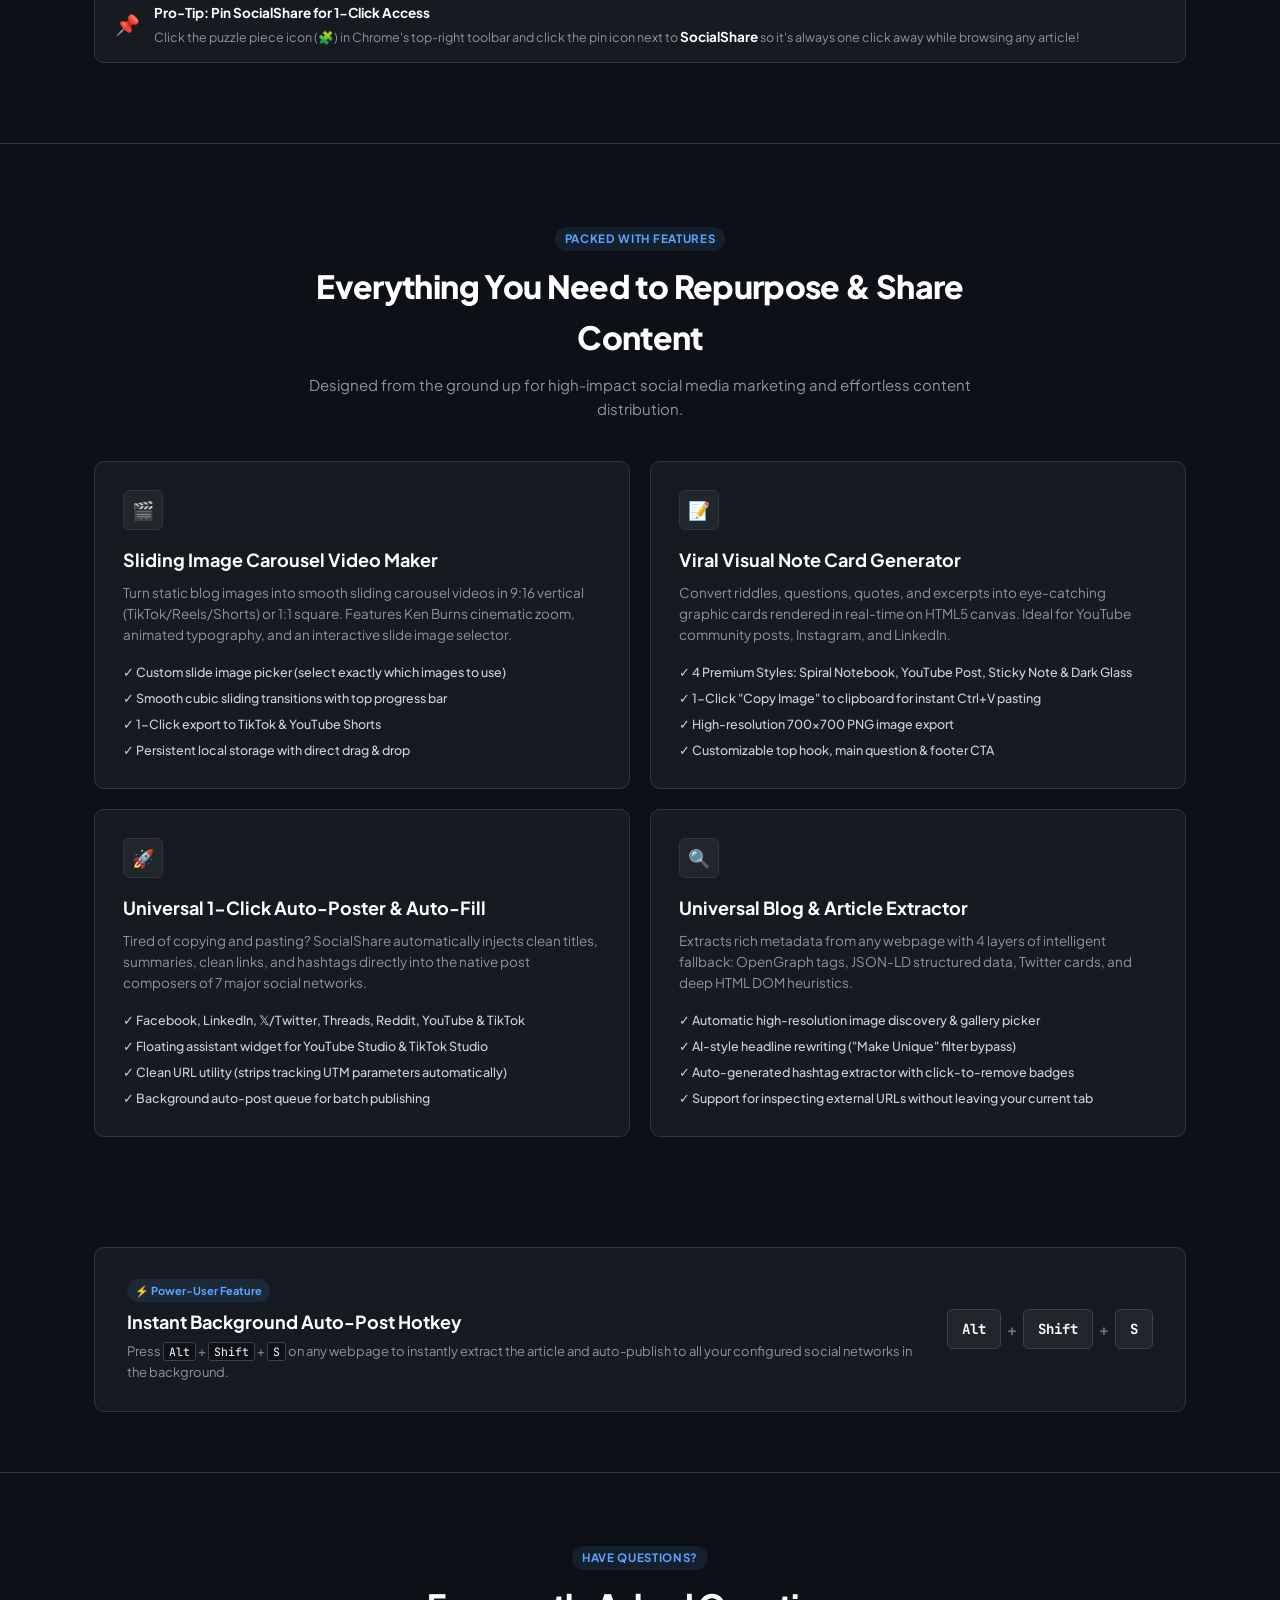
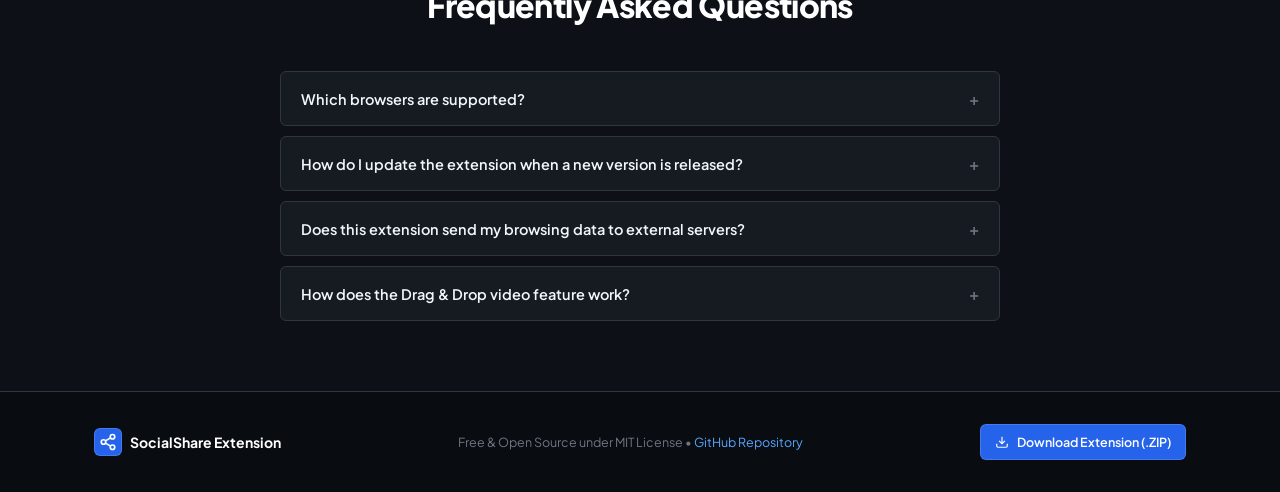
==== commit b6be72ed: "refactor: remove local zip file and update download links to point directly to GitHub repository arc" ====
--- a/index.html
+++ b/index.html
@@ -37,10 +37,11 @@
         <a href="#features" class="nav-link">Features</a>
         <a href="#shortcuts" class="nav-link">Shortcuts</a>
         <a href="#faq" class="nav-link">FAQ</a>
+        <a href="https://github.com/khadka27/social-extension" target="_blank" rel="noopener noreferrer" class="nav-link">GitHub</a>
       </nav>
 
       <div class="header-actions">
-        <a href="social-extension.zip" download="social-extension.zip" id="nav-download-btn" class="btn btn-primary btn-sm">
+        <a href="https://github.com/khadka27/social-extension/archive/refs/heads/main.zip" id="nav-download-btn" class="btn btn-primary btn-sm">
           <svg width="14" height="14" viewBox="0 0 24 24" fill="none" stroke="currentColor" stroke-width="2">
             <path d="M21 15v4a2 2 0 0 1-2 2H5a2 2 0 0 1-2-2v-4"></path>
             <polyline points="7 10 12 15 17 10"></polyline>
@@ -57,7 +58,7 @@
     <div class="container hero-container">
       <div class="hero-badge">
         <span class="pulse-dot"></span>
-        <span>Chrome Extension for Content Creators & Marketers</span>
+        <span>Open Source Chrome Extension</span>
       </div>
 
       <h1 class="hero-title">
@@ -71,24 +72,23 @@
 
       <!-- Primary Action Buttons -->
       <div class="hero-cta-group">
-        <a href="social-extension.zip" download="social-extension.zip" id="hero-download-btn" class="btn btn-primary btn-lg glow-button">
+        <a href="https://github.com/khadka27/social-extension/archive/refs/heads/main.zip" id="hero-download-btn" class="btn btn-primary btn-lg">
           <svg width="20" height="20" viewBox="0 0 24 24" fill="none" stroke="currentColor" stroke-width="2.2">
             <path d="M21 15v4a2 2 0 0 1-2 2H5a2 2 0 0 1-2-2v-4"></path>
             <polyline points="7 10 12 15 17 10"></polyline>
             <line x1="12" y1="15" x2="12" y2="3"></line>
           </svg>
           <div class="btn-text-block">
-            <span class="btn-main-text">Download Extension</span>
-            <span class="btn-sub-text">social-extension.zip (60 KB)</span>
+            <span class="btn-main-text">Download Extension (.ZIP)</span>
+            <span class="btn-sub-text">Direct from GitHub (main branch)</span>
           </div>
         </a>
 
-        <a href="#install-guide" class="btn btn-secondary btn-lg">
-          <svg width="18" height="18" viewBox="0 0 24 24" fill="none" stroke="currentColor" stroke-width="2">
-            <circle cx="12" cy="12" r="10"></circle>
-            <polygon points="10 8 16 12 10 16 10 8"></polygon>
+        <a href="https://github.com/khadka27/social-extension" target="_blank" rel="noopener noreferrer" class="btn btn-secondary btn-lg">
+          <svg width="18" height="18" viewBox="0 0 24 24" fill="currentColor">
+            <path d="M12 0C5.37 0 0 5.37 0 12c0 5.31 3.435 9.795 8.205 11.385.6.105.825-.255.825-.57 0-.285-.015-1.23-.015-2.235-3.015.555-3.795-.735-4.035-1.41-.135-.345-.72-1.41-1.23-1.695-.42-.225-1.02-.78-.015-.795.945-.015 1.62.87 1.845 1.23 1.08 1.815 2.805 1.305 3.495.99.105-.78.42-1.305.765-1.605-2.67-.3-5.46-1.335-5.46-5.925 0-1.305.465-2.385 1.23-3.225-.12-.3-.54-1.53.12-3.18 0 0 1.005-.315 3.3 1.23.96-.27 1.98-.405 3-.405s2.04.135 3 .405c2.295-1.56 3.3-1.23 3.3-1.23.66 1.65.24 2.88.12 3.18.765.84 1.23 1.905 1.23 3.225 0 4.605-2.805 5.625-5.475 5.925.435.375.81 1.095.81 2.22 0 1.605-.015 2.895-.015 3.3 0 .315.225.69.825.57A12.02 12.02 0 0024 12c0-6.63-5.37-12-12-12z"/>
           </svg>
-          <span>How to Install</span>
+          <span>View on GitHub</span>
         </a>
       </div>
 
@@ -227,10 +227,10 @@
           </div>
           <h3 class="step-title">Download & Unzip</h3>
           <p class="step-text">
-            Click the download button to get <code>social-extension.zip</code>. Right-click the downloaded file and select <strong>"Extract All"</strong> (or Unzip) into a folder on your computer.
-          </p>
-          <a href="social-extension.zip" download="social-extension.zip" class="step-action-link">
-            <span>Download ZIP File</span>
+            Download the extension source code from GitHub. Right-click the downloaded <code>social-extension-main.zip</code> file and select <strong>"Extract All"</strong> (or Unzip) into a folder on your computer.
+          </p>
+          <a href="https://github.com/khadka27/social-extension/archive/refs/heads/main.zip" class="step-action-link">
+            <span>Download ZIP from GitHub</span>
             <svg width="14" height="14" viewBox="0 0 24 24" fill="none" stroke="currentColor" stroke-width="2"><polyline points="9 18 15 12 9 6"></polyline></svg>
           </a>
         </div>
@@ -429,7 +429,7 @@
             <span class="faq-icon">+</span>
           </button>
           <div class="faq-answer">
-            <p>Download the new <code>social-extension.zip</code> file, extract the files over your existing folder, and click the <strong>Refresh / Reload icon (🔄)</strong> on the extension card in <code>chrome://extensions</code>.</p>
+            <p>Download the latest ZIP from GitHub, extract the files over your existing folder, and click the <strong>Refresh / Reload icon (🔄)</strong> on the extension card in <code>chrome://extensions</code>.</p>
           </div>
         </div>
 
@@ -473,17 +473,17 @@
       </div>
 
       <p class="footer-copy">
-        Free & Open Source under MIT License • Built for modern content creators.
+        Free & Open Source under MIT License • <a href="https://github.com/khadka27/social-extension" target="_blank" rel="noopener noreferrer" style="color:#58A6FF;text-decoration:none;">GitHub Repository</a>
       </p>
 
       <div class="footer-actions">
-        <a href="social-extension.zip" download="social-extension.zip" class="btn btn-primary btn-sm">
+        <a href="https://github.com/khadka27/social-extension/archive/refs/heads/main.zip" class="btn btn-primary btn-sm">
           <svg width="14" height="14" viewBox="0 0 24 24" fill="none" stroke="currentColor" stroke-width="2">
             <path d="M21 15v4a2 2 0 0 1-2 2H5a2 2 0 0 1-2-2v-4"></path>
             <polyline points="7 10 12 15 17 10"></polyline>
             <line x1="12" y1="15" x2="12" y2="3"></line>
           </svg>
-          <span>Download (social-extension.zip)</span>
+          <span>Download Extension (.ZIP)</span>
         </a>
       </div>
     </div>
